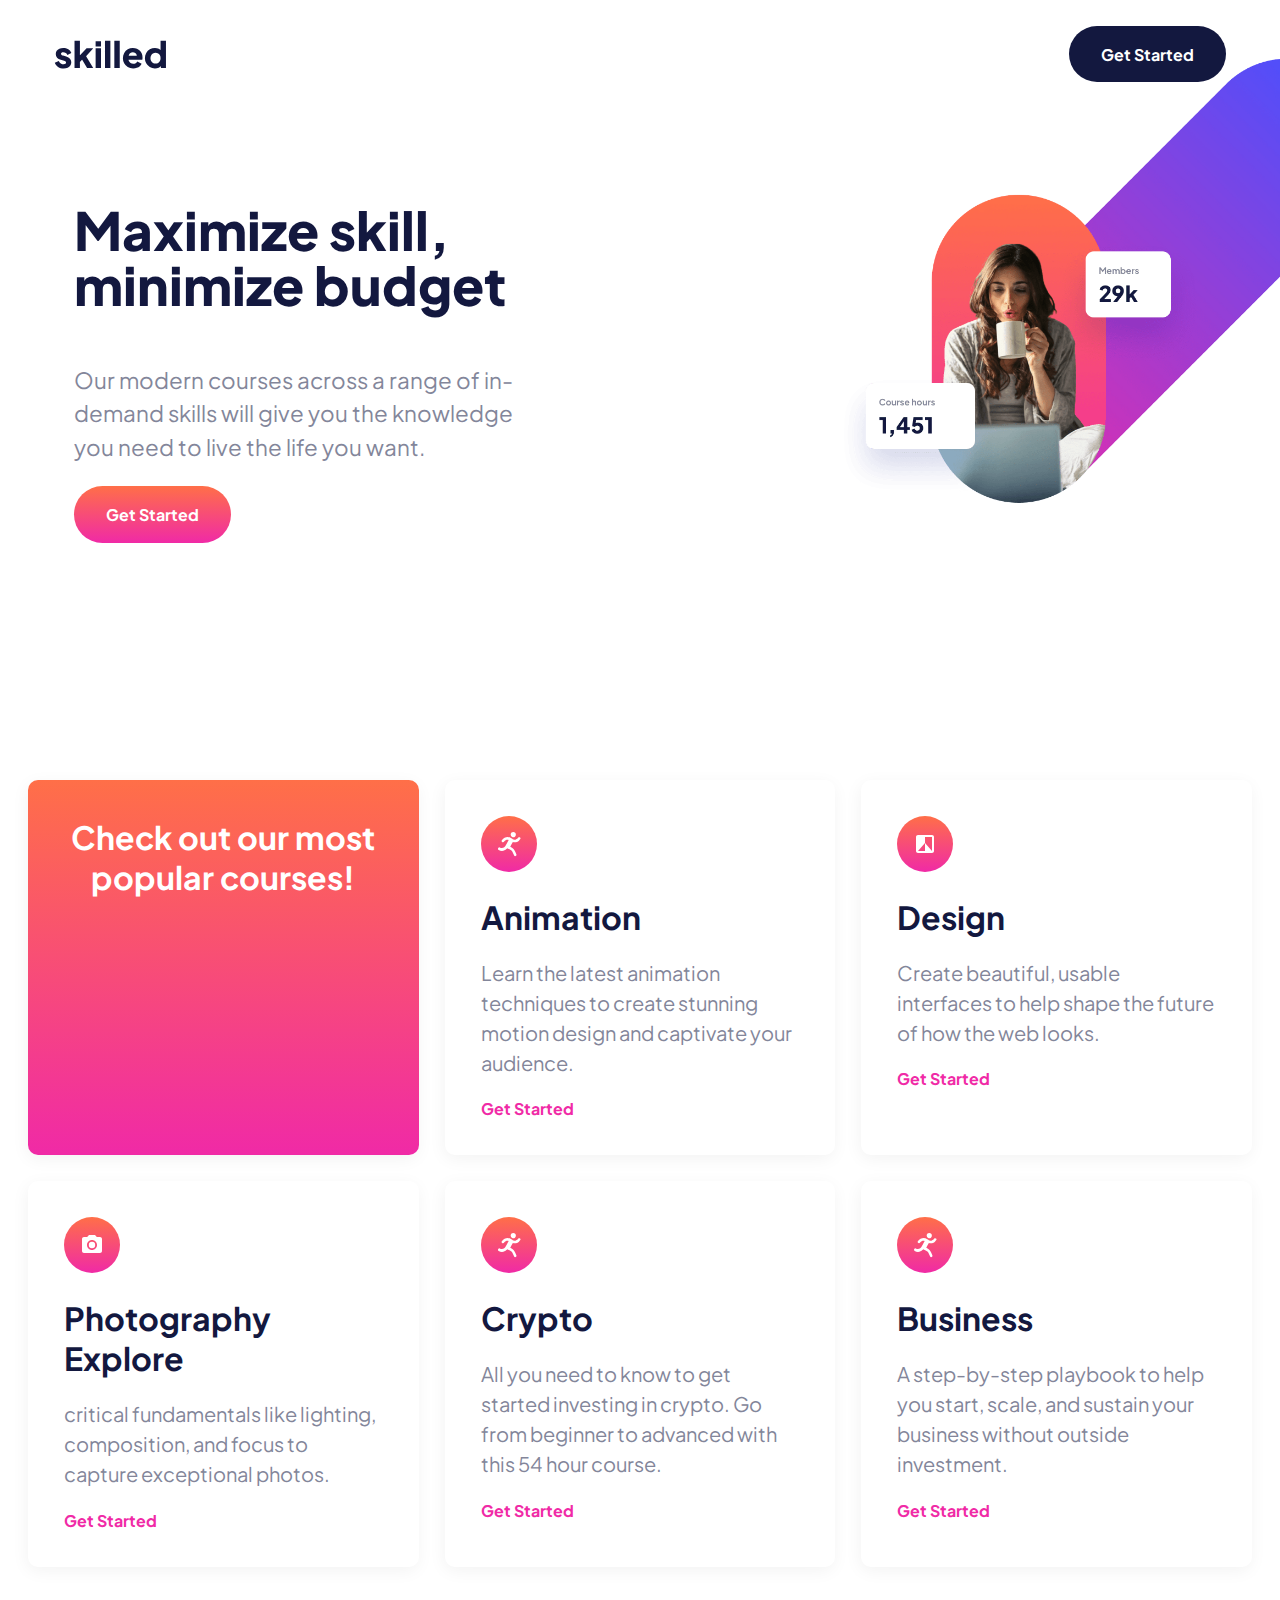
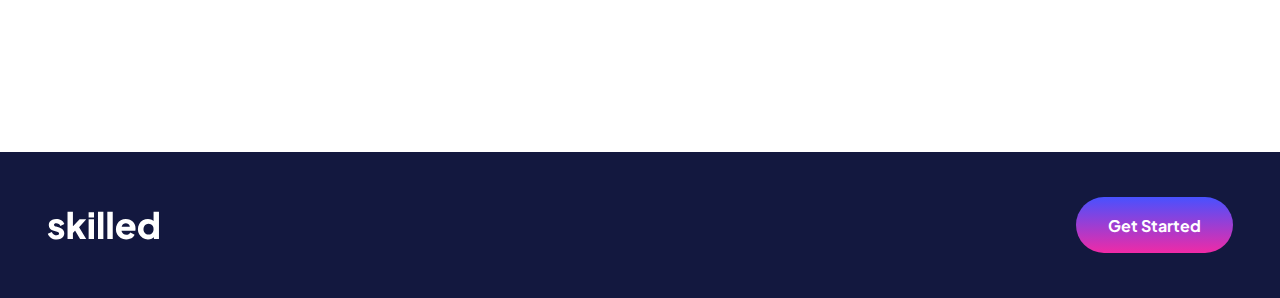
==== index.html @ 209a9408 "i am trying to add the files to my github" ====
<!DOCTYPE html>
<html lang="en">
  <head>
    <meta charset="UTF-8" />
    <meta name="viewport" content="width=device-width, initial-scale=1.0" />

    <link
      rel="icon"
      type="image/png"
      sizes="32x32"
      href="./assets/favicon-32x32.png"
    />

    <link rel="stylesheet" href="style/style.css" />
    <title>Frontend Mentor | Skilled e-learning landing page</title>
  </head>
  <body>
    <div class="container">
      <nav class="navigation">
        <img src="./assets/logo-dark.svg" alt="" class="nav__img" />
        <a href="#" class="btn nav__btn"> Get Started</a>
      </nav>

      <header class="header">
        <div class="header-content">
          <h1 class="header__title">Maximize skill, minimize budget</h1>
          <p class="header__text">
            Our modern courses across a range of in-demand skills will give you
            the knowledge you need to live the life you want.
          </p>
          <a href="#" class="btn header__btn"> Get Started</a>
        </div>
        <div class="hero-img">
          <img src="./assets/image-hero-mobile.png" alt="" class="mobile-img" />
          <img
            src="./assets/image-hero-desktop.png"
            alt=""
            class="desktop-img"
          />
          <img src="./assets/image-hero-tablet.png" alt="" class="tablet-img" />
        </div>
      </header>
    </div>
    <div class="container">
      <main class="main">
        <div class="main-inner grid">
          <div class="box main-box">
            <h1>Check out our most popular courses!</h1>
          </div>
          <div class="box">
            <img
              src="./assets/icon-animation.svg"
              alt="icon image"
              class="box--icon-img"
            />
            <h1 class="box--title">Animation</h1>
            <p class="box--text">
              Learn the latest animation techniques to create stunning motion
              design and captivate your audience.
            </p>
            <a class="link" href="#">Get Started</a>
          </div>
          <div class="box">
            <img
              src="./assets/icon-design.svg"
              alt="icon image"
              class="box--icon-img"
            />
            <h1 class="box--title">Design</h1>
            <p class="box--text margin-bottom-grid">
              Create beautiful, usable interfaces to help shape the future of
              how the web looks.
            </p>
            <a href="#" class="link">Get Started</a>
          </div>
          <div class="box">
            <img
              src="./assets/icon-photography.svg"
              alt="icon image"
              class="box--icon-img"
            />
            <h1 class="box--title">Photography Explore</h1>
            <p class="box--text">
              critical fundamentals like lighting, composition, and focus to
              capture exceptional photos.
            </p>
            <a href="#" class="link">Get Started</a>
          </div>
          <div class="box">
            <img
              src="./assets/icon-animation.svg"
              alt="icon image"
              class="box--icon-img"
            />
            <h1 class="box--title">Crypto</h1>
            <p class="box--text">
              All you need to know to get started investing in crypto. Go from
              beginner to advanced with this 54 hour course.
            </p>
            <a href="#" class="link">Get Started</a>
          </div>
          <div class="box">
            <img
              src="./assets/icon-animation.svg"
              alt="icon image"
              class="box--icon-img"
            />
            <h1 class="box--title">Business</h1>
            <p class="box--text">
              A step-by-step playbook to help you start, scale, and sustain your
              business without outside investment.
            </p>
            <a href="#" class="link">Get Started</a>
          </div>
        </div>
      </main>
    </div>

    <footer class="footer">
      <nav class="navigation">
        <img src="./assets/logo-light.svg" alt="" class="nav__img" />
        <a href="#" class="btn footer__btn"> Get Started</a>
      </nav>
    </footer>
    <!-- 
     Get Started Get Started -->
  </body>
</html>
---- style/style.css ----
@import url("https://fonts.googleapis.com/css2?family=Barlow:wght@300;400;500;600;700;900&family=Plus+Jakarta+Sans:wght@500;700;800&display=swap");

*,
*::before,
*::after {
  margin: 0;
  padding: 0;
  box-sizing: border-box;
}

:root {
  --dark-color: #13183f;
  --light-color: #666ca3;
  --grey-color: #83869a;
  --pink-color: #f74780;
  --light-pink-color: #ffa7c3;
  --white: #ffffff;
  --grident-pink: #f02aa6;
  --grident-pink-brother: #ff6f48;
  --purple-color: #4851ff;
  --pinck-clr: #f02aa6;

  --grident-pur-broth: ;
}
body {
  font-family: "Plus Jakarta Sans", sans-serif;
  font-size: 1rem;
  color: var(--dark-color);
}
.container {
  margin: 0 auto;
  overflow: hidden;
}
.navigation {
  display: flex;
  justify-content: space-between;
  align-items: center;
}

.nav__btn {
  background: var(--dark-color);
  z-index: 1;
}

.nav__btn:hover,
.footer__btn:hover {
  background: var(--grey-color);
}
.btn {
  display: inline-block;
  color: var(--white);
  padding: 1.1rem 2rem;
  text-decoration: none;
  border-radius: 100px;
  transition: all 1s;
  font-weight: bold;
}

/* header */
.header {
  margin: 2.375rem 0;
  display: flex;
  flex-direction: column;
  align-items: center;
}

.header__title {
  font-size: 2.375rem;
  font-weight: 800;
  margin: 1.875rem 0;
}

.header__text {
  font-size: 1.4rem;
  line-height: 1.5;
  color: var(--grey-color);
}
.header__btn {
  background: linear-gradient(var(--grident-pink-brother), var(--grident-pink));
  margin: 1.375rem 0;
}

.header__btn:hover {
  opacity: 0.7;
}

.grid {
  display: grid;
  gap: 2.1rem;
}

.grid--1-cols {
  grid-template-columns: 1fr;
}

.grid--2-cols {
  grid-template-columns: 1fr 1fr;
}

.box {
  border-radius: 10px;
  padding: 2.25rem;
  box-shadow: -1px 4px 17px 0px rgba(0, 0, 0, 0.05);
}

.main-box {
  background: linear-gradient(var(--grident-pink-brother), var(--grident-pink));
  color: #fff;
  padding: 2.3rem 0;
  text-align: center;
}

.box--title {
  margin: 1.3rem 0;
}

.link {
  margin-top: 1.3rem;
  font-weight: 700;
  display: inline-block;
  text-decoration: none;
  color: var(--pinck-clr);
}
.link:hover {
  color: var(--light-pink-color);
}

/* footer */
.footer {
  background-color: var(--dark-color);
  padding: 1.2rem 1.3rem;
}

.footer__btn {
  background: linear-gradient(var(--purple-color), var(--grident-pink));
}

/* mobile */
@media (max-width: 576px) {
  .desktop-img {
    display: none;
  }

  .tablet-img {
    display: none;
  }
  .mobile-img {
    display: block;
  }

  .container {
    padding: 0.75rem 1rem;
  }

  .box {
    padding: 0.813rem;
  }
}

/* tablet  */
@media (min-width: 577px) and (max-width: 976px) {
  .desktop-img {
    display: none;
  }

  .tablet-img {
    display: block;
  }
  .mobile-img {
    display: none;
  }

  .container {
    position: relative;
  }

  .header {
    margin-bottom: 9.6rem;
  }

  .btn {
    padding: 0.77rem 1.6rem;
  }

  .navigation {
    max-width: 75rem;
    margin: 1.625rem 54px 0;
  }
  .tablet-img {
    width: 100%;

    transform: translate(130px, -21px);
    overflow: hidden;
    z-index: -1;
  }

  .header-content {
    padding: 0 0 0 55px;
  }
  .header__title {
    font-size: 35px;
    font-weight: 800;
    line-height: 1.05;
  }

  .header {
    display: grid;
    grid-template-columns: 1fr 1fr;
    max-width: 130rem;
    margin: 0 auto;
  }

  .header__text {
    font-size: 14px;
  }

  .main {
    margin-top: 9.5rem;
    margin-bottom: 9.5rem;
  }

  .main-inner {
    grid-template-columns: 1fr 1fr;
    grid-auto-rows: 1fr;
    padding: 0px 43px;
    gap: 38px;
  }

  .margin-bottom-grid {
    margin-bottom: 39px;
  }

  .box--text {
    font-size: 12px;
    line-height: 1.5;
    color: var(--grey-color);
  }
}
/* desktop */
@media (min-width: 977px) {
  .mobile-img {
    display: none;
  }
  .tablet-img {
    display: none;
  }

  .container {
    position: relative;
    padding: 0 28px;
  }

  .header {
    margin-bottom: 9.6rem;
  }

  .header__text {
    width: 84%;
  }

  .navigation {
    max-width: 1200px;
    margin: 26px;
  }
  .desktop-img {
    width: 94%;

    transform: translate(196px, -86px);
    overflow: hidden;
    z-index: -1;
  }

  .header-content {
    padding: 0 0 0 46px;
  }
  .header__title {
    font-size: 3.3rem;
    line-height: 1.05;
    margin-bottom: 3.2rem;
  }

  .header {
    display: grid;
    grid-template-columns: 1fr 1fr;
    max-width: 130rem;
    margin: 0 auto;
  }

  .main {
    margin-top: 9.5rem;
    margin-bottom: 9.5rem;
  }

  .main-inner {
    grid-template-columns: 1fr 1fr 1fr;
    /*  padding: 0 84px; */
    gap: 26px;
  }

  .box--text {
    font-size: 20px;
    line-height: 1.5;
    color: var(--grey-color);
  }

  .footer {
    margin-top: 33px;
  }
}
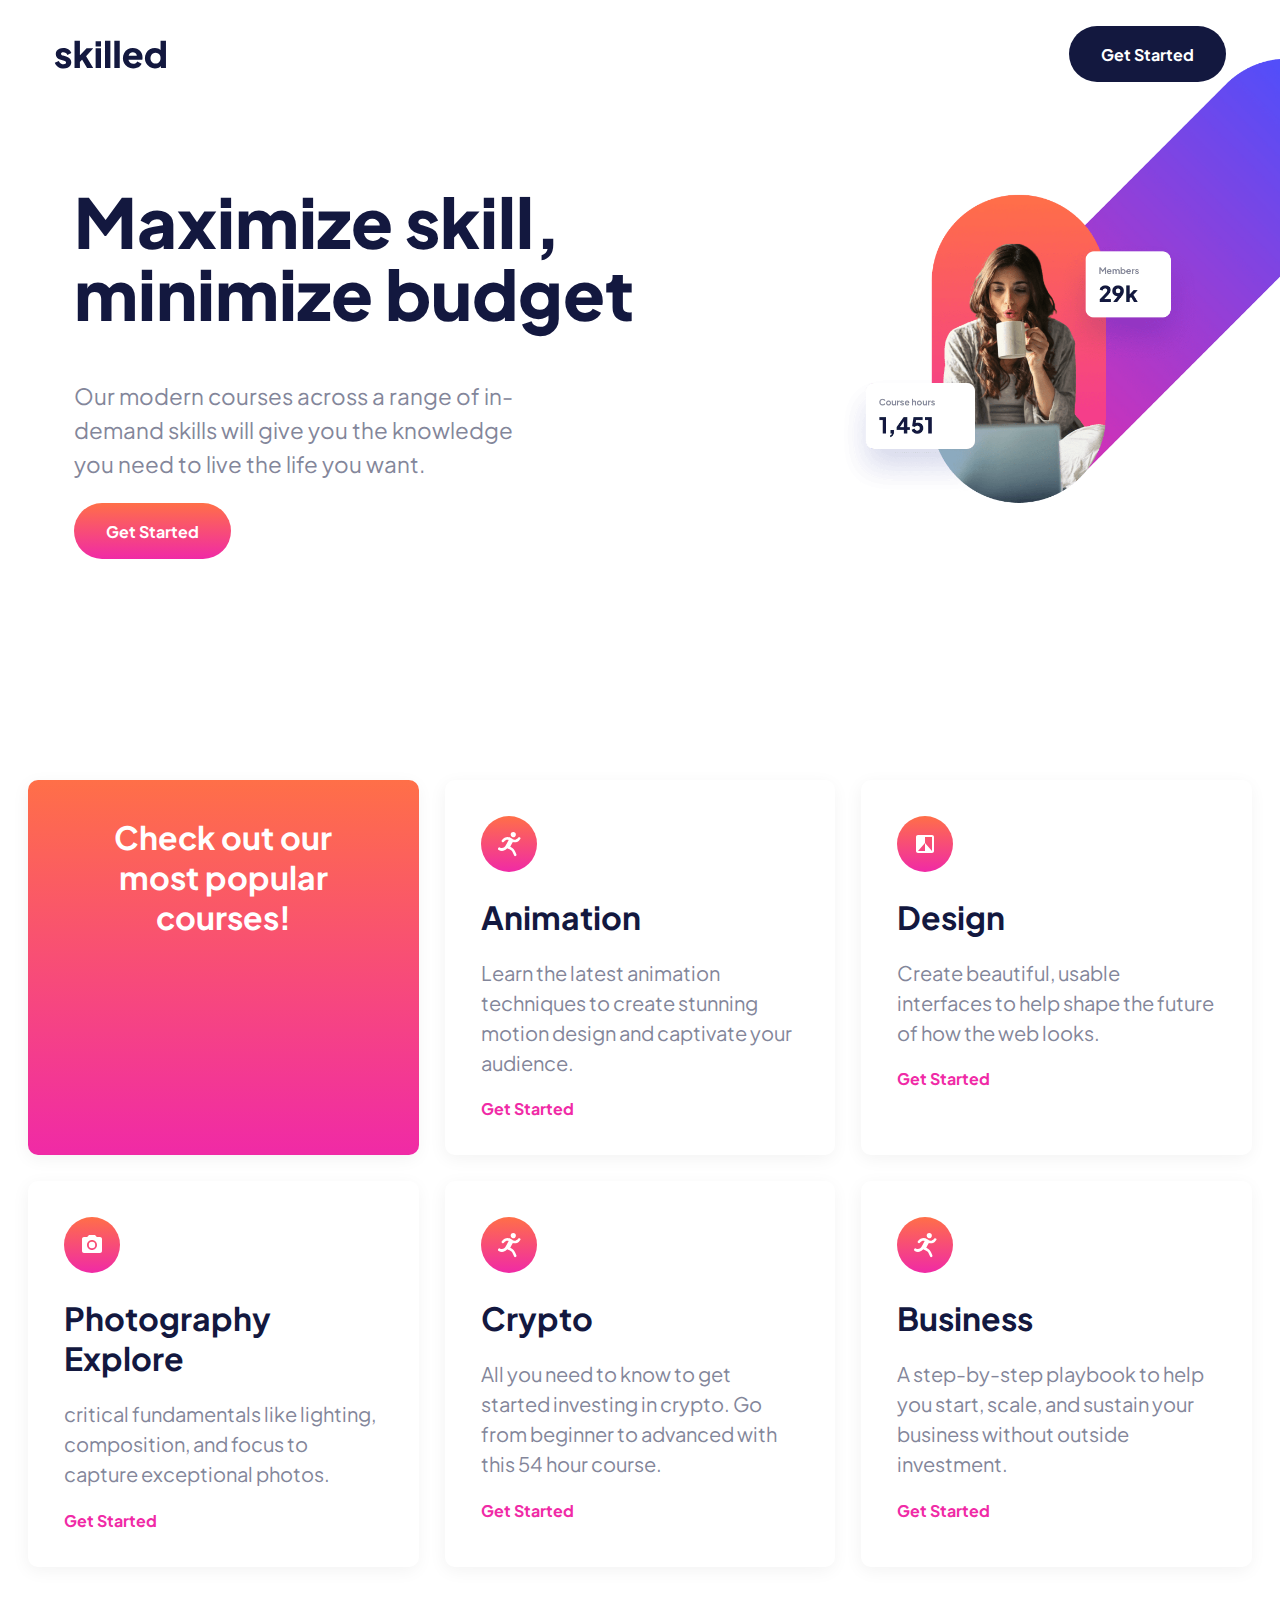
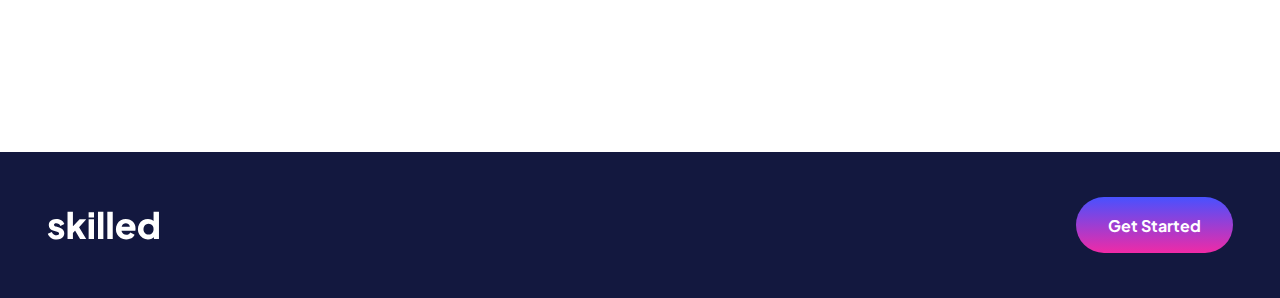
==== commit 41b8fea5: "Update index.html" ====
--- a/index.html
+++ b/index.html
@@ -45,7 +45,7 @@
       <main class="main">
         <div class="main-inner grid">
           <div class="box main-box">
-            <h1>Check out our most popular courses!</h1>
+            <h1>Check out our <br>  most popular <br> courses!</h1>
           </div>
           <div class="box">
             <img
--- a/style/style.css
+++ b/style/style.css
@@ -274,7 +274,7 @@
     padding: 0 0 0 46px;
   }
   .header__title {
-    font-size: 3.3rem;
+    font-size: 4.3rem;
     line-height: 1.05;
     margin-bottom: 3.2rem;
   }
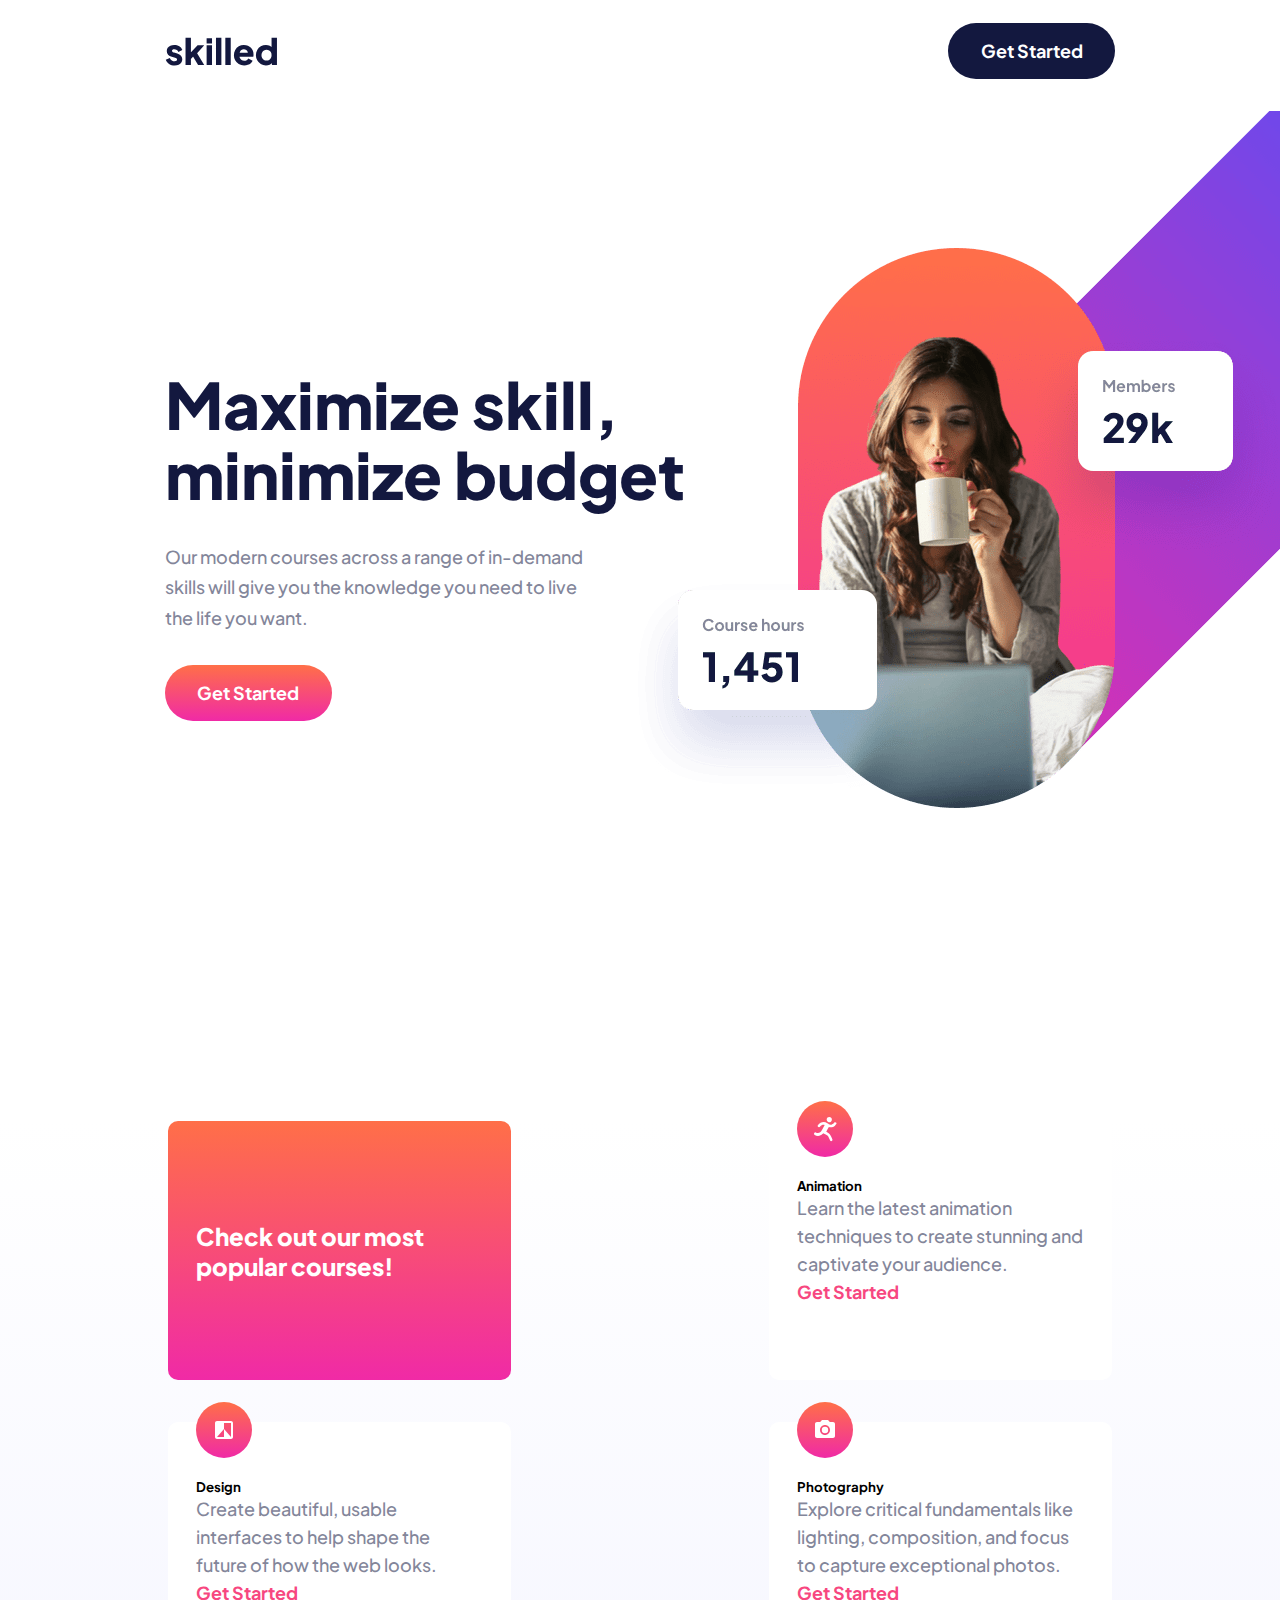
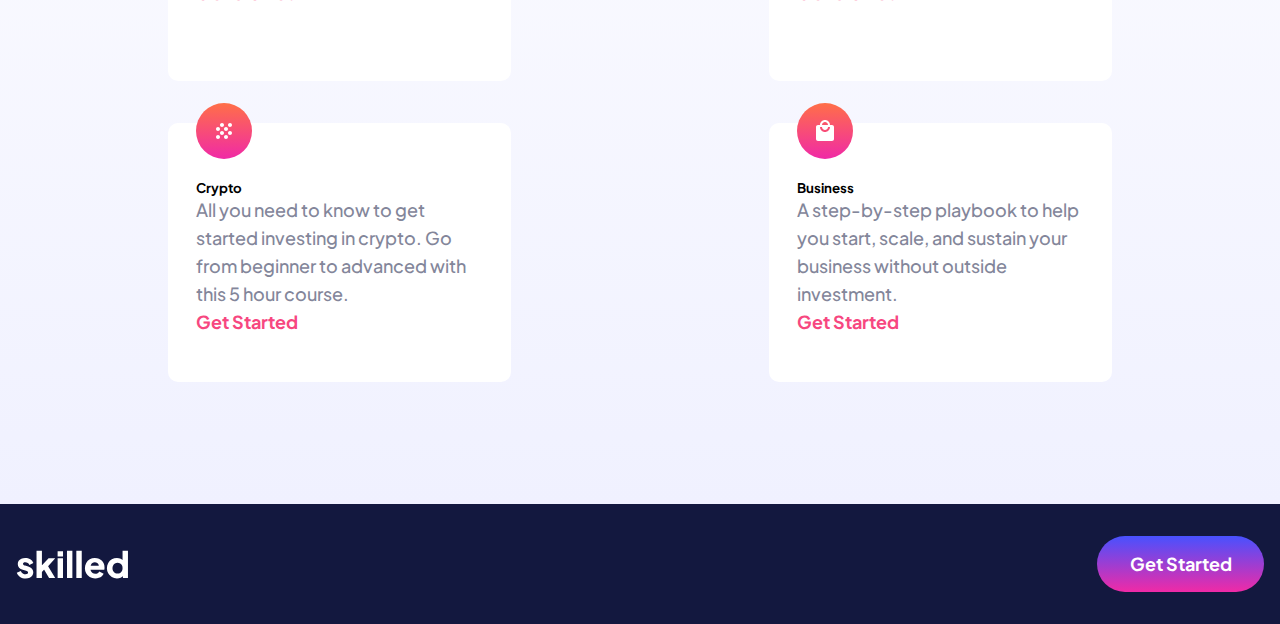
==== commit 5e3db381: "Add files via upload" ====
--- a/index.html
+++ b/index.html
@@ -1,128 +1,138 @@
-<!DOCTYPE html>
-<html lang="en">
-  <head>
-    <meta charset="UTF-8" />
-    <meta name="viewport" content="width=device-width, initial-scale=1.0" />
-
-    <link
-      rel="icon"
-      type="image/png"
-      sizes="32x32"
-      href="./assets/favicon-32x32.png"
-    />
-
-    <link rel="stylesheet" href="style/style.css" />
-    <title>Frontend Mentor | Skilled e-learning landing page</title>
-  </head>
-  <body>
-    <div class="container">
-      <nav class="navigation">
-        <img src="./assets/logo-dark.svg" alt="" class="nav__img" />
-        <a href="#" class="btn nav__btn"> Get Started</a>
-      </nav>
-
-      <header class="header">
-        <div class="header-content">
-          <h1 class="header__title">Maximize skill, minimize budget</h1>
-          <p class="header__text">
-            Our modern courses across a range of in-demand skills will give you
-            the knowledge you need to live the life you want.
-          </p>
-          <a href="#" class="btn header__btn"> Get Started</a>
-        </div>
-        <div class="hero-img">
-          <img src="./assets/image-hero-mobile.png" alt="" class="mobile-img" />
-          <img
-            src="./assets/image-hero-desktop.png"
-            alt=""
-            class="desktop-img"
-          />
-          <img src="./assets/image-hero-tablet.png" alt="" class="tablet-img" />
-        </div>
-      </header>
-    </div>
-    <div class="container">
-      <main class="main">
-        <div class="main-inner grid">
-          <div class="box main-box">
-            <h1>Check out our <br>  most popular <br> courses!</h1>
-          </div>
-          <div class="box">
-            <img
-              src="./assets/icon-animation.svg"
-              alt="icon image"
-              class="box--icon-img"
-            />
-            <h1 class="box--title">Animation</h1>
-            <p class="box--text">
-              Learn the latest animation techniques to create stunning motion
-              design and captivate your audience.
-            </p>
-            <a class="link" href="#">Get Started</a>
-          </div>
-          <div class="box">
-            <img
-              src="./assets/icon-design.svg"
-              alt="icon image"
-              class="box--icon-img"
-            />
-            <h1 class="box--title">Design</h1>
-            <p class="box--text margin-bottom-grid">
-              Create beautiful, usable interfaces to help shape the future of
-              how the web looks.
-            </p>
-            <a href="#" class="link">Get Started</a>
-          </div>
-          <div class="box">
-            <img
-              src="./assets/icon-photography.svg"
-              alt="icon image"
-              class="box--icon-img"
-            />
-            <h1 class="box--title">Photography Explore</h1>
-            <p class="box--text">
-              critical fundamentals like lighting, composition, and focus to
-              capture exceptional photos.
-            </p>
-            <a href="#" class="link">Get Started</a>
-          </div>
-          <div class="box">
-            <img
-              src="./assets/icon-animation.svg"
-              alt="icon image"
-              class="box--icon-img"
-            />
-            <h1 class="box--title">Crypto</h1>
-            <p class="box--text">
-              All you need to know to get started investing in crypto. Go from
-              beginner to advanced with this 54 hour course.
-            </p>
-            <a href="#" class="link">Get Started</a>
-          </div>
-          <div class="box">
-            <img
-              src="./assets/icon-animation.svg"
-              alt="icon image"
-              class="box--icon-img"
-            />
-            <h1 class="box--title">Business</h1>
-            <p class="box--text">
-              A step-by-step playbook to help you start, scale, and sustain your
-              business without outside investment.
-            </p>
-            <a href="#" class="link">Get Started</a>
-          </div>
-        </div>
-      </main>
-    </div>
-
-    <footer class="footer">
-      <nav class="navigation">
-        <img src="./assets/logo-light.svg" alt="" class="nav__img" />
-        <a href="#" class="btn footer__btn"> Get Started</a>
-      </nav>
-    </footer>
-    <!-- 
-     Get Started Get Started -->
-  </body>
-</html>
+<!DOCTYPE html>
+<html lang="en">
+  <head>
+    <meta charset="UTF-8" />
+    <meta http-equiv="X-UA-Compatible" content="IE=edge" />
+    <meta name="viewport" content="width=device-width, initial-scale=1.0" />
+    <link rel="stylesheet" href="hh.css" />
+    <title>Document</title>
+  </head>
+  <body>
+    <nav class="useBorderBox">
+      <img src="./assets/logo-dark.svg" alt="logo-dark" />
+      <button class="button-dark-blue-slate">Get Started</button>
+    </nav>
+    <main class="useBorderBox">
+      <section id="overview">
+        <article>
+          <h1>
+            Maximize skill, <br />
+            minimize budget
+          </h1>
+          <p>
+            Our modern courses across a range of in-demand skills will give you
+            the knowledge you need to live the life you want.
+          </p>
+          <button class="button-orange-purple">Get Started</button>
+        </article>
+        <picture>
+          <source
+            type="image/png"
+            media="(min-width: 69rem)"
+            srcset="
+              ./assets/image-hero-desktop.png,
+              ./assets/image-hero-desktop@2x.png 2x
+            "
+          />
+          <source
+            type="image/webp"
+            media="(min-width: 69rem)"
+            srcset="
+              ./assets/image-hero-desktop.webp,
+              ./assets/image-hero-desktop@2x.webp 2x
+            "
+          />
+
+          <source
+            type="image/png"
+            media="(min-width: 47rem)"
+            srcset="
+              ./assets/image-hero-tablet.png,
+              ./assets/image-hero-tablet@2x.png 2x
+            "
+          />
+          <source
+            type="image/webp"
+            media="(min-width: 47rem)"
+            srcset="./assets/image-hero-tablet.webp ./assets/image-hero-tablet@2x.webp 2x"
+          />
+
+          <source
+            type="image/webp"
+            srcset="./assets/image-hero-mobile.webp ./assets/image-hero-mobile@2x.webp 2x"
+          />
+          <source
+            type="image/png"
+            srcset="
+              ./assets/image-hero-mobile.png,
+              ./assets/image-hero-mobile@2x.png 2x
+            "
+          />
+
+          <img
+            src="./assets/image-hero-mobile.png"
+            alt="Woman viewing lesson. Caption: Members 29k - Course hours 1,451."
+          />
+        </picture>
+      </section>
+
+      <section id="features">
+        <ul class="useBorderBox">
+          <li class="useBorderBox" id="checkout">
+            <h4>Check out our most popular courses!</h4>
+          </li>
+          <li class="useBorderBox">
+            <img src="./assets/icon-animation.svg" alt="" class="icon" />
+            <h5>Animation</h5>
+            <p>
+              Learn the latest animation techniques to create stunning and
+              captivate your audience.
+            </p>
+            <a href="#">Get Started</a>
+          </li>
+          <li class="useBorderBox">
+            <img src="./assets/icon-design.svg" alt="" class="icon" />
+            <h5>Design</h5>
+            <p>
+              Create beautiful, usable interfaces to help shape the future of
+              how the web looks.
+            </p>
+            <a href="#">Get Started</a>
+          </li>
+          <li class="useBorderBox">
+            <img src="./assets/icon-photography.svg" alt="" class="icon" />
+            <h5>Photography</h5>
+            <p>
+              Explore critical fundamentals like lighting, composition, and
+              focus to capture exceptional photos.
+            </p>
+            <a href="#">Get Started</a>
+          </li>
+          <li class="useBorderBox">
+            <img src="./assets/icon-crypto.svg" alt="" class="icon" />
+            <h5>Crypto</h5>
+            <p>
+              All you need to know to get started investing in crypto. Go from
+              beginner to advanced with this 5 hour course.
+            </p>
+            <a href="#">Get Started</a>
+          </li>
+          <li class="useBorderBox">
+            <img src="./assets/icon-business.svg" alt="" class="icon" />
+            <h5>Business</h5>
+            <p>
+              A step-by-step playbook to help you start, scale, and sustain your
+              business without outside investment.
+            </p>
+            <a href="#">Get Started</a>
+          </li>
+        </ul>
+      </section>
+    </main>
+
+    <footer class="useBorderBox">
+      <img src="./assets/logo-light.svg" alt="logo light" />
+      <button class="button-blue-purple">Get Started</button>
+    </footer>
+  </body>
+</html>
--- a/hh.css
+++ b/hh.css
@@ -0,0 +1,286 @@
+@import url("https://fonts.googleapis.com/css2?family=Plus+Jakarta+Sans:wght@500;700;800&display=swap");
+
+:root {
+  --slate: #666ca3;
+  --dark-slate: #13183f;
+  --dark-grey: #83869a;
+  --pink: #f74780;
+  --light-pink: #ffa7c3;
+  --white: white;
+  --gradient-orange-purple: linear-gradient(
+    180deg,
+    #ff6f48 0.04%,
+    #f02aa6 100%
+  );
+  --gradient-blue-pruple: linear-gradient(180deg, #4851ff 0%, #f02aa6 99.92%);
+
+  --button-hover-overlay: linear-gradient(
+    0deg,
+    rgba(255, 255, 255, 0.5),
+    rgba(255, 255, 255, 0.5)
+  );
+}
+
+*,
+*::after,
+*::before {
+  margin: 0;
+  padding: 0;
+}
+
+html {
+  width: 100%;
+  height: fit-content;
+}
+
+body {
+  font-family: "Plus Jakarta Sans", sans-serif;
+}
+
+.useBorderBox {
+  box-sizing: border-box;
+  -webkit-box-sizing: border-box;
+  -moz-box-sizing: border-box;
+  -ms-box-sizing: border-box;
+  -o-box-sizing: border-box;
+}
+
+nav {
+  display: flex;
+  justify-content: space-between;
+  align-items: center;
+  padding: 1rem 1rem 0 1rem;
+  margin-bottom: 2rem;
+}
+
+h1 {
+  font-size: 56px;
+  font-weight: 800;
+  line-height: 71px;
+  letter-spacing: 0px;
+  text-align: left;
+  color: var(--dark-slate);
+}
+
+h2 {
+  font-size: 40px;
+  font-weight: 800;
+  line-height: 50px;
+  letter-spacing: 0px;
+  text-align: left;
+}
+
+h3 {
+  font-size: 32px;
+  font-weight: 800;
+  line-height: 40px;
+  letter-spacing: 0px;
+  text-align: left;
+}
+h4 {
+  font-size: 24px;
+  font-weight: 800;
+  line-height: 30px;
+  letter-spacing: 0px;
+  text-align: left;
+}
+p {
+  font-size: 18px;
+  font-weight: 500;
+  line-height: 28px;
+  letter-spacing: 0px;
+  text-align: left;
+  color: var(--dark-grey);
+}
+b {
+  font-size: 16px;
+  font-weight: 700;
+  line-height: 28px;
+  letter-spacing: 0px;
+  text-align: left;
+}
+
+a {
+  text-decoration: none;
+  color: var(--pink);
+  font-style: normal;
+  font-weight: 700;
+  font-size: 18px;
+  line-height: 28px;
+}
+main {
+  width: 100%;
+  height: fit-content;
+}
+#overview h1 {
+  font-weight: 800;
+  font-size: 4rem;
+  color: var(--dark-slate);
+  line-height: 1.1;
+
+  margin-bottom: 2rem;
+}
+#overview p {
+  width: 440px;
+  color: var(--dark-grey);
+  font-size: 18px;
+  line-height: 1.7;
+  margin-bottom: 2rem;
+}
+#overview {
+  display: flex;
+  flex-direction: column;
+  align-items: center;
+}
+
+button {
+  font-family: "Plus Jakarta Sans", sans-serif;
+  font-size: 1.125rem;
+  font-weight: 700;
+  line-height: 1.75rem;
+  letter-spacing: 0px;
+  text-align: left;
+  text-align: center;
+
+  height: 56px;
+  width: 167px;
+  border-radius: 28px;
+  color: white;
+  border: none;
+}
+
+.button-dark-blue-slate {
+  background: var(--dark-slate);
+}
+
+.button-blue-purple {
+  background: var(--gradient-blue-pruple);
+}
+
+.button-orange-purple {
+  background: var(--gradient-orange-purple);
+  margin-bottom: 2rem;
+}
+
+.button-dark-blue-slate:hover {
+  background: var(--button-hover-overlay), var(--dark-slate);
+}
+
+.button-blue-purple:hover {
+  background: var(--button-hover-overlay), var(--gradient-blue-pruple);
+}
+
+.button-orange-purple:hover {
+  background: var(--button-hover-overlay), var(--gradient-orange-purple);
+}
+
+#features {
+  background: linear-gradient(180deg, #fff 0%, #f0f1ff 100%);
+  width: 100%;
+  height: fit-content;
+  padding-bottom: 5rem;
+}
+
+#features ul {
+  list-style: none;
+  width: 100%;
+
+  display: flex;
+  flex-direction: column;
+  align-items: center;
+}
+#features ul li {
+  position: relative;
+  background-color: var(--white);
+  margin-bottom: 42px;
+  width: 343px;
+  height: 259px;
+  padding: 3.5rem 1.75rem 0rem 1.75rem;
+  border-radius: 10px;
+}
+.icon {
+  position: absolute;
+  top: -20px;
+  height: 3.5rem;
+  width: 3.5rem;
+}
+
+#features ul li#checkout {
+  background: var(--gradient-orange-purple);
+  color: var(--white);
+  height: 120px;
+  display: flex;
+  flex-direction: column;
+  justify-content: center;
+  align-items: center;
+  padding: 0rem 1.75rem;
+}
+
+footer {
+  width: 100%;
+  background-color: var(--dark-slate);
+  height: 120px;
+  padding: 2.25rem 1rem;
+
+  display: flex;
+  justify-content: space-between;
+  align-items: center;
+  flex-direction: row;
+}
+@media (min-width: 736px) {
+  #features {
+    flex-direction: row;
+    flex-wrap: wrap;
+  }
+  #overview {
+    flex-direction: row;
+  }
+
+  #features ul {
+    display: flex;
+    flex-direction: row;
+    flex-wrap: wrap;
+    align-items: center;
+    justify-content: space-between;
+    padding: 0rem calc(2.5rem - 10px);
+    padding: 0 168px;
+    width: 100%;
+
+    margin-top: 110px;
+  }
+}
+
+@media (min-width: 967px) {
+  body {
+  }
+  nav {
+    padding: 0rem 10.3rem;
+    margin-top: 1.45rem;
+  }
+
+  main {
+    flex-direction: column;
+  }
+  #overview {
+    flex-direction: row;
+    width: 100%;
+    height: fit-content;
+
+    overflow: hidden;
+    position: relative;
+    height: 100vh;
+  }
+  #features ul li#checkout {
+    height: 259px;
+    align-self: start;
+  }
+
+  article {
+    padding-left: 10.3rem;
+  }
+  #overview picture {
+    position: absolute;
+    top: -177px;
+    right: -390px;
+  }
+}
